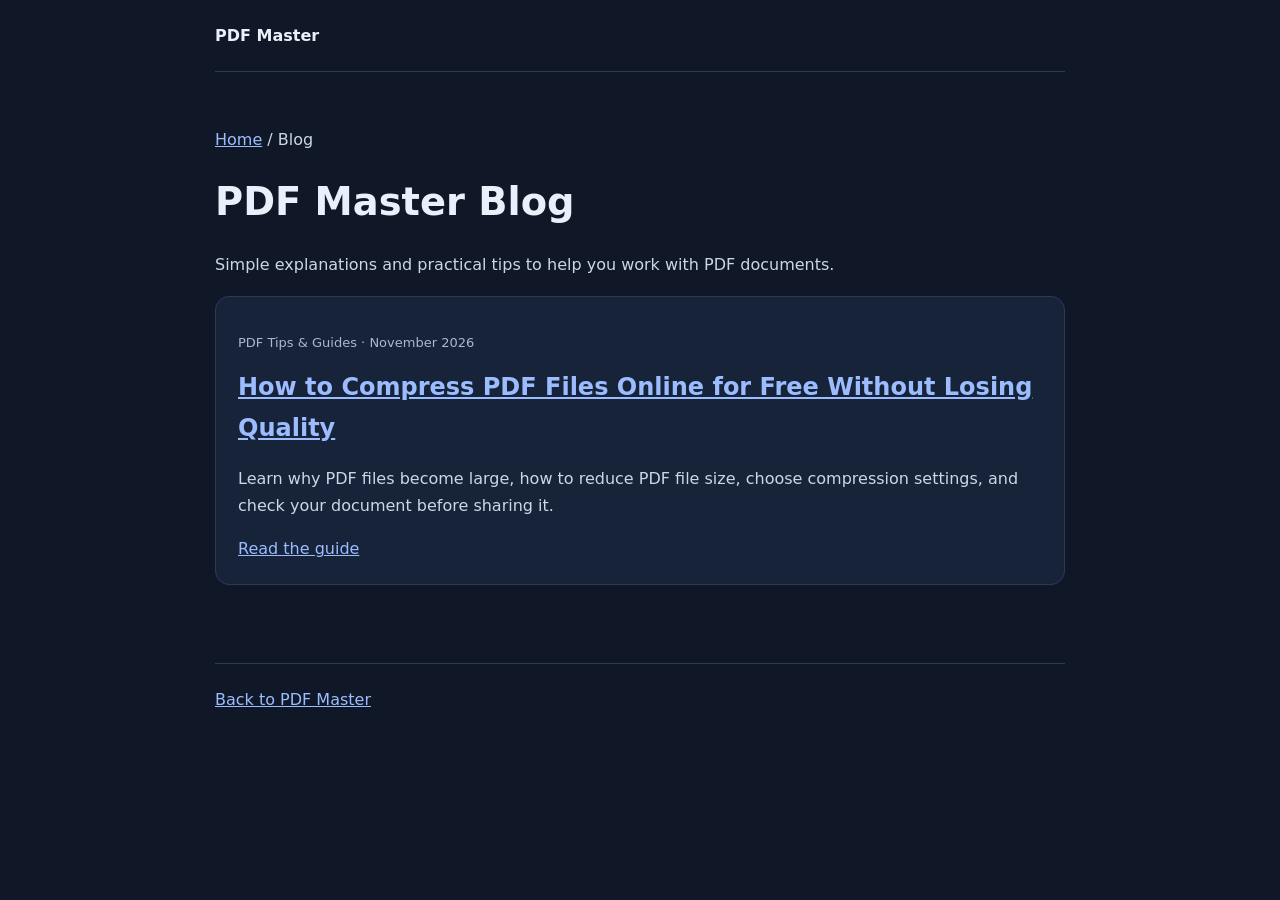
==== blog/index.html @ c0e0574f "Add PDF Master blog index" ====
<!doctype html><html lang="en"><head><meta charset="UTF-8"><meta name="viewport" content="width=device-width,initial-scale=1"><meta name="description" content="Helpful PDF tips and practical guides from PDF Master."><meta name="robots" content="index,follow"><title>PDF Master Blog | PDF Tips and Guides</title><style>body{margin:0;background:#101827;color:#eaf0fb;font:16px/1.7 system-ui,sans-serif}main,header,footer{width:min(850px,calc(100% - 36px));margin:auto}header,footer{padding:22px 0;border-bottom:1px solid #2a3b55}footer{border-top:1px solid #2a3b55;border-bottom:0;color:#aab8ce}a{color:#9bbcff}.brand{color:#eaf0fb;text-decoration:none;font-weight:750}main{padding:38px 0 60px}article{background:#172338;border:1px solid #2a3b55;border-radius:14px;padding:22px;margin:18px 0}h1{font-size:2.4rem;line-height:1.2}h2{margin:0 0 8px}p{color:#cbd7e8}.meta{font-size:13px;color:#aab8ce}</style></head><body><header><a class="brand" href="../index.html">PDF Master</a></header><main><p><a href="../index.html">Home</a> / Blog</p><h1>PDF Master Blog</h1><p>Simple explanations and practical tips to help you work with PDF documents.</p><article><p class="meta">PDF Tips &amp; Guides · November 2026</p><h2><a href="how-to-compress-pdf-files.html">How to Compress PDF Files Online for Free Without Losing Quality</a></h2><p>Learn why PDF files become large, how to reduce PDF file size, choose compression settings, and check your document before sharing it.</p><a href="how-to-compress-pdf-files.html">Read the guide</a></article></main><footer><a href="../index.html">Back to PDF Master</a></footer></body></html>
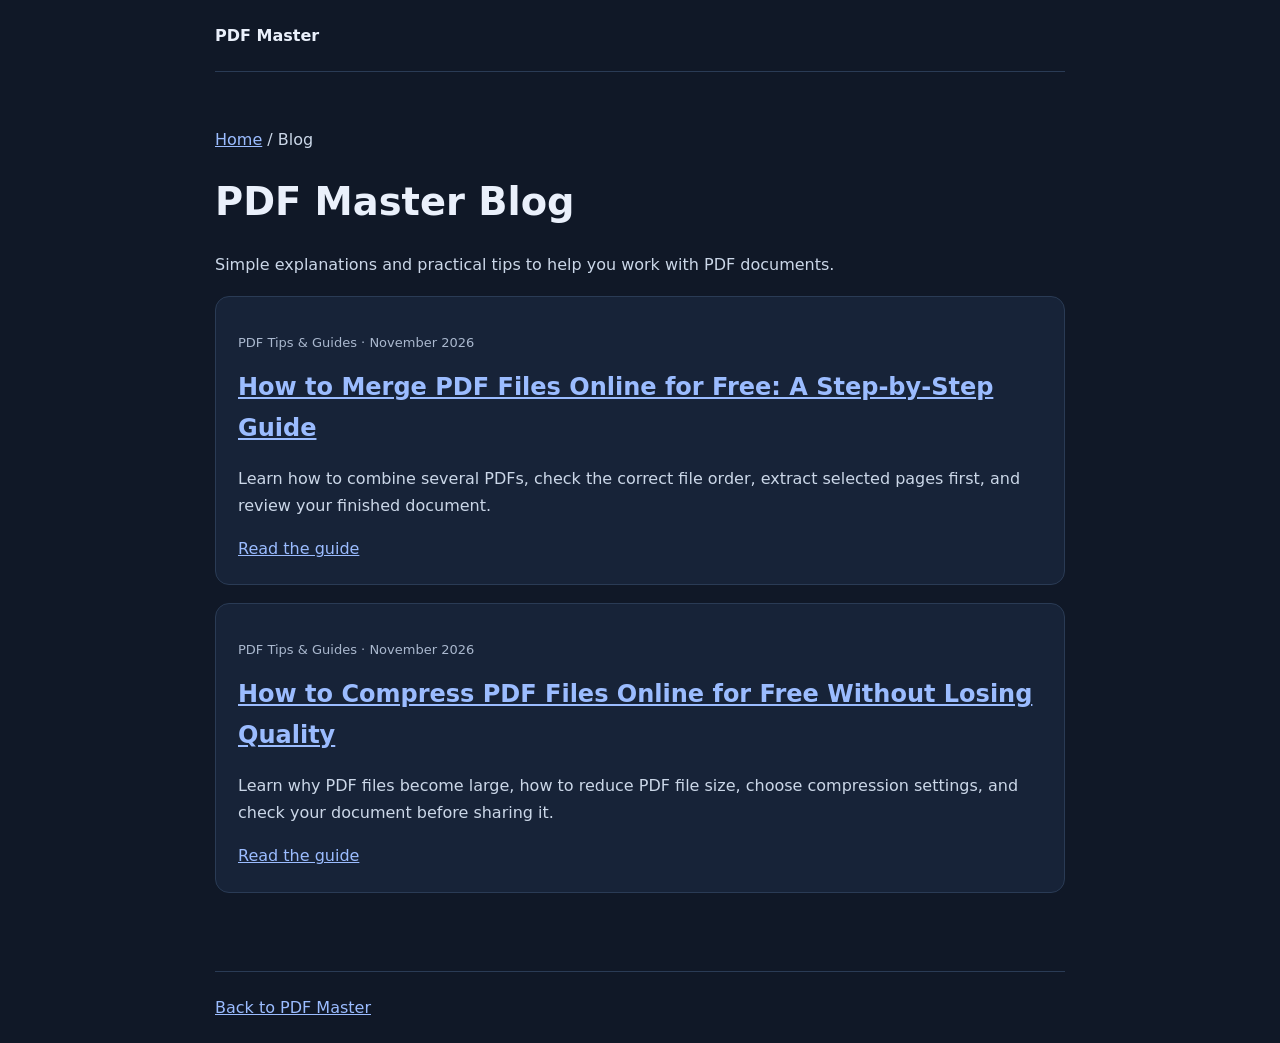
==== commit 10903885: "Publish guide to merging PDF files online" ====
--- a/blog/index.html
+++ b/blog/index.html
@@ -1 +1 @@
-<!doctype html><html lang="en"><head><meta charset="UTF-8"><meta name="viewport" content="width=device-width,initial-scale=1"><meta name="description" content="Helpful PDF tips and practical guides from PDF Master."><meta name="robots" content="index,follow"><title>PDF Master Blog | PDF Tips and Guides</title><style>body{margin:0;background:#101827;color:#eaf0fb;font:16px/1.7 system-ui,sans-serif}main,header,footer{width:min(850px,calc(100% - 36px));margin:auto}header,footer{padding:22px 0;border-bottom:1px solid #2a3b55}footer{border-top:1px solid #2a3b55;border-bottom:0;color:#aab8ce}a{color:#9bbcff}.brand{color:#eaf0fb;text-decoration:none;font-weight:750}main{padding:38px 0 60px}article{background:#172338;border:1px solid #2a3b55;border-radius:14px;padding:22px;margin:18px 0}h1{font-size:2.4rem;line-height:1.2}h2{margin:0 0 8px}p{color:#cbd7e8}.meta{font-size:13px;color:#aab8ce}</style></head><body><header><a class="brand" href="../index.html">PDF Master</a></header><main><p><a href="../index.html">Home</a> / Blog</p><h1>PDF Master Blog</h1><p>Simple explanations and practical tips to help you work with PDF documents.</p><article><p class="meta">PDF Tips &amp; Guides · November 2026</p><h2><a href="how-to-compress-pdf-files.html">How to Compress PDF Files Online for Free Without Losing Quality</a></h2><p>Learn why PDF files become large, how to reduce PDF file size, choose compression settings, and check your document before sharing it.</p><a href="how-to-compress-pdf-files.html">Read the guide</a></article></main><footer><a href="../index.html">Back to PDF Master</a></footer></body></html>+<!doctype html><html lang="en"><head><meta charset="UTF-8"><meta name="viewport" content="width=device-width,initial-scale=1"><meta name="description" content="Helpful PDF tips and practical guides from PDF Master."><meta name="robots" content="index,follow"><title>PDF Master Blog | PDF Tips and Guides</title><style>body{margin:0;background:#101827;color:#eaf0fb;font:16px/1.7 system-ui,sans-serif}main,header,footer{width:min(850px,calc(100% - 36px));margin:auto}header,footer{padding:22px 0;border-bottom:1px solid #2a3b55}footer{border-top:1px solid #2a3b55;border-bottom:0;color:#aab8ce}a{color:#9bbcff}.brand{color:#eaf0fb;text-decoration:none;font-weight:750}main{padding:38px 0 60px}article{background:#172338;border:1px solid #2a3b55;border-radius:14px;padding:22px;margin:18px 0}h1{font-size:2.4rem;line-height:1.2}h2{margin:0 0 8px}p{color:#cbd7e8}.meta{font-size:13px;color:#aab8ce}</style></head><body><header><a class="brand" href="../index.html">PDF Master</a></header><main><p><a href="../index.html">Home</a> / Blog</p><h1>PDF Master Blog</h1><p>Simple explanations and practical tips to help you work with PDF documents.</p><article><p class="meta">PDF Tips &amp; Guides · November 2026</p><h2><a href="how-to-merge-pdf-files-online.html">How to Merge PDF Files Online for Free: A Step-by-Step Guide</a></h2><p>Learn how to combine several PDFs, check the correct file order, extract selected pages first, and review your finished document.</p><a href="how-to-merge-pdf-files-online.html">Read the guide</a></article><article><p class="meta">PDF Tips &amp; Guides · November 2026</p><h2><a href="how-to-compress-pdf-files.html">How to Compress PDF Files Online for Free Without Losing Quality</a></h2><p>Learn why PDF files become large, how to reduce PDF file size, choose compression settings, and check your document before sharing it.</p><a href="how-to-compress-pdf-files.html">Read the guide</a></article></main><footer><a href="../index.html">Back to PDF Master</a></footer></body></html>
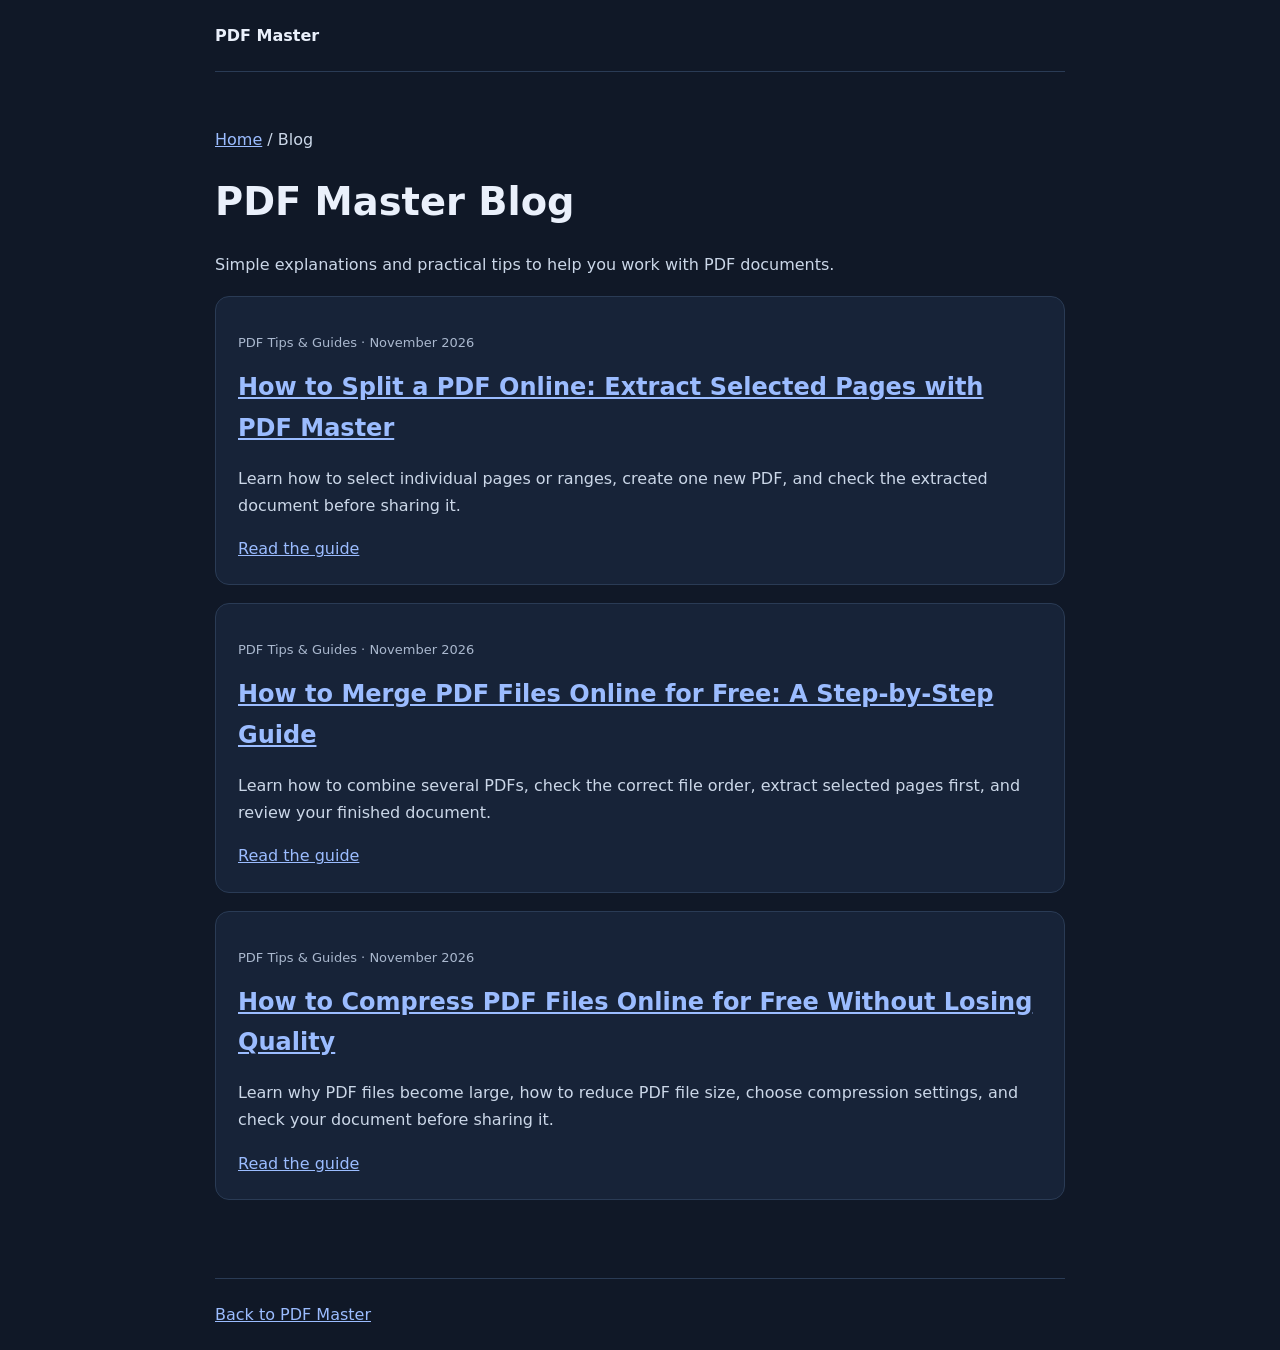
==== commit daf2fbbf: "Publish guide to splitting PDF pages online" ====
--- a/blog/index.html
+++ b/blog/index.html
@@ -1 +1 @@
-<!doctype html><html lang="en"><head><meta charset="UTF-8"><meta name="viewport" content="width=device-width,initial-scale=1"><meta name="description" content="Helpful PDF tips and practical guides from PDF Master."><meta name="robots" content="index,follow"><title>PDF Master Blog | PDF Tips and Guides</title><style>body{margin:0;background:#101827;color:#eaf0fb;font:16px/1.7 system-ui,sans-serif}main,header,footer{width:min(850px,calc(100% - 36px));margin:auto}header,footer{padding:22px 0;border-bottom:1px solid #2a3b55}footer{border-top:1px solid #2a3b55;border-bottom:0;color:#aab8ce}a{color:#9bbcff}.brand{color:#eaf0fb;text-decoration:none;font-weight:750}main{padding:38px 0 60px}article{background:#172338;border:1px solid #2a3b55;border-radius:14px;padding:22px;margin:18px 0}h1{font-size:2.4rem;line-height:1.2}h2{margin:0 0 8px}p{color:#cbd7e8}.meta{font-size:13px;color:#aab8ce}</style></head><body><header><a class="brand" href="../index.html">PDF Master</a></header><main><p><a href="../index.html">Home</a> / Blog</p><h1>PDF Master Blog</h1><p>Simple explanations and practical tips to help you work with PDF documents.</p><article><p class="meta">PDF Tips &amp; Guides · November 2026</p><h2><a href="how-to-merge-pdf-files-online.html">How to Merge PDF Files Online for Free: A Step-by-Step Guide</a></h2><p>Learn how to combine several PDFs, check the correct file order, extract selected pages first, and review your finished document.</p><a href="how-to-merge-pdf-files-online.html">Read the guide</a></article><article><p class="meta">PDF Tips &amp; Guides · November 2026</p><h2><a href="how-to-compress-pdf-files.html">How to Compress PDF Files Online for Free Without Losing Quality</a></h2><p>Learn why PDF files become large, how to reduce PDF file size, choose compression settings, and check your document before sharing it.</p><a href="how-to-compress-pdf-files.html">Read the guide</a></article></main><footer><a href="../index.html">Back to PDF Master</a></footer></body></html>+<!doctype html><html lang="en"><head><meta charset="UTF-8"><meta name="viewport" content="width=device-width,initial-scale=1"><meta name="description" content="Helpful PDF tips and practical guides from PDF Master."><meta name="robots" content="index,follow"><title>PDF Master Blog | PDF Tips and Guides</title><style>body{margin:0;background:#101827;color:#eaf0fb;font:16px/1.7 system-ui,sans-serif}main,header,footer{width:min(850px,calc(100% - 36px));margin:auto}header,footer{padding:22px 0;border-bottom:1px solid #2a3b55}footer{border-top:1px solid #2a3b55;border-bottom:0;color:#aab8ce}a{color:#9bbcff}.brand{color:#eaf0fb;text-decoration:none;font-weight:750}main{padding:38px 0 60px}article{background:#172338;border:1px solid #2a3b55;border-radius:14px;padding:22px;margin:18px 0}h1{font-size:2.4rem;line-height:1.2}h2{margin:0 0 8px}p{color:#cbd7e8}.meta{font-size:13px;color:#aab8ce}</style></head><body><header><a class="brand" href="../index.html">PDF Master</a></header><main><p><a href="../index.html">Home</a> / Blog</p><h1>PDF Master Blog</h1><p>Simple explanations and practical tips to help you work with PDF documents.</p><article><p class="meta">PDF Tips &amp; Guides · November 2026</p><h2><a href="how-to-split-pdf-online.html">How to Split a PDF Online: Extract Selected Pages with PDF Master</a></h2><p>Learn how to select individual pages or ranges, create one new PDF, and check the extracted document before sharing it.</p><a href="how-to-split-pdf-online.html">Read the guide</a></article><article><p class="meta">PDF Tips &amp; Guides · November 2026</p><h2><a href="how-to-merge-pdf-files-online.html">How to Merge PDF Files Online for Free: A Step-by-Step Guide</a></h2><p>Learn how to combine several PDFs, check the correct file order, extract selected pages first, and review your finished document.</p><a href="how-to-merge-pdf-files-online.html">Read the guide</a></article><article><p class="meta">PDF Tips &amp; Guides · November 2026</p><h2><a href="how-to-compress-pdf-files.html">How to Compress PDF Files Online for Free Without Losing Quality</a></h2><p>Learn why PDF files become large, how to reduce PDF file size, choose compression settings, and check your document before sharing it.</p><a href="how-to-compress-pdf-files.html">Read the guide</a></article></main><footer><a href="../index.html">Back to PDF Master</a></footer></body></html>
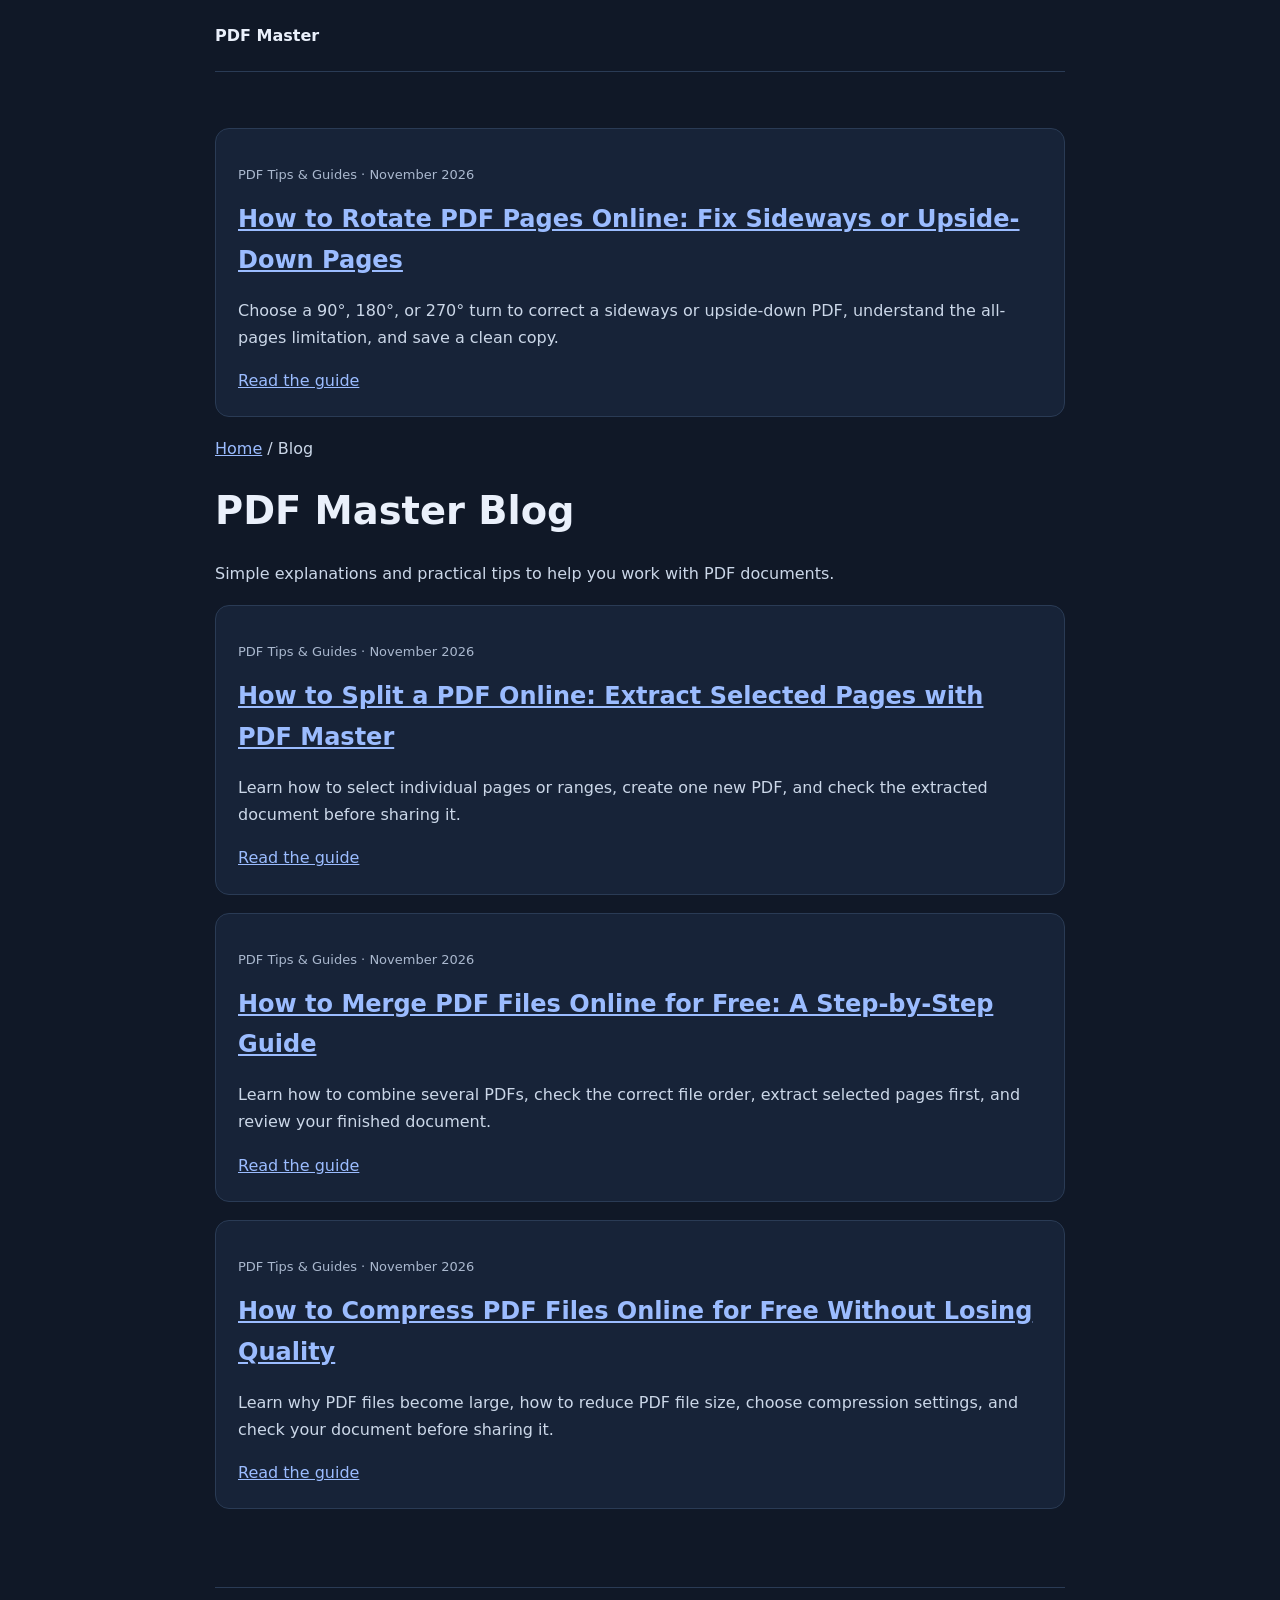
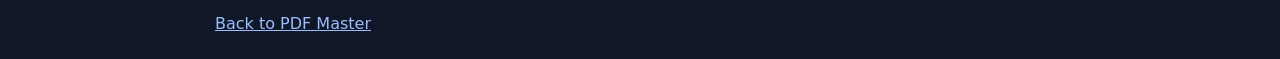
==== commit cff025cb: "Add rotate PDF guide to blog index" ====
--- a/blog/index.html
+++ b/blog/index.html
@@ -1 +1 @@
-<!doctype html><html lang="en"><head><meta charset="UTF-8"><meta name="viewport" content="width=device-width,initial-scale=1"><meta name="description" content="Helpful PDF tips and practical guides from PDF Master."><meta name="robots" content="index,follow"><title>PDF Master Blog | PDF Tips and Guides</title><style>body{margin:0;background:#101827;color:#eaf0fb;font:16px/1.7 system-ui,sans-serif}main,header,footer{width:min(850px,calc(100% - 36px));margin:auto}header,footer{padding:22px 0;border-bottom:1px solid #2a3b55}footer{border-top:1px solid #2a3b55;border-bottom:0;color:#aab8ce}a{color:#9bbcff}.brand{color:#eaf0fb;text-decoration:none;font-weight:750}main{padding:38px 0 60px}article{background:#172338;border:1px solid #2a3b55;border-radius:14px;padding:22px;margin:18px 0}h1{font-size:2.4rem;line-height:1.2}h2{margin:0 0 8px}p{color:#cbd7e8}.meta{font-size:13px;color:#aab8ce}</style></head><body><header><a class="brand" href="../index.html">PDF Master</a></header><main><p><a href="../index.html">Home</a> / Blog</p><h1>PDF Master Blog</h1><p>Simple explanations and practical tips to help you work with PDF documents.</p><article><p class="meta">PDF Tips &amp; Guides · November 2026</p><h2><a href="how-to-split-pdf-online.html">How to Split a PDF Online: Extract Selected Pages with PDF Master</a></h2><p>Learn how to select individual pages or ranges, create one new PDF, and check the extracted document before sharing it.</p><a href="how-to-split-pdf-online.html">Read the guide</a></article><article><p class="meta">PDF Tips &amp; Guides · November 2026</p><h2><a href="how-to-merge-pdf-files-online.html">How to Merge PDF Files Online for Free: A Step-by-Step Guide</a></h2><p>Learn how to combine several PDFs, check the correct file order, extract selected pages first, and review your finished document.</p><a href="how-to-merge-pdf-files-online.html">Read the guide</a></article><article><p class="meta">PDF Tips &amp; Guides · November 2026</p><h2><a href="how-to-compress-pdf-files.html">How to Compress PDF Files Online for Free Without Losing Quality</a></h2><p>Learn why PDF files become large, how to reduce PDF file size, choose compression settings, and check your document before sharing it.</p><a href="how-to-compress-pdf-files.html">Read the guide</a></article></main><footer><a href="../index.html">Back to PDF Master</a></footer></body></html>+<!doctype html><html lang="en"><head><meta charset="UTF-8"><meta name="viewport" content="width=device-width,initial-scale=1"><meta name="description" content="Helpful PDF tips and practical guides from PDF Master."><meta name="robots" content="index,follow"><title>PDF Master Blog | PDF Tips and Guides</title><style>body{margin:0;background:#101827;color:#eaf0fb;font:16px/1.7 system-ui,sans-serif}main,header,footer{width:min(850px,calc(100% - 36px));margin:auto}header,footer{padding:22px 0;border-bottom:1px solid #2a3b55}footer{border-top:1px solid #2a3b55;border-bottom:0;color:#aab8ce}a{color:#9bbcff}.brand{color:#eaf0fb;text-decoration:none;font-weight:750}main{padding:38px 0 60px}article{background:#172338;border:1px solid #2a3b55;border-radius:14px;padding:22px;margin:18px 0}h1{font-size:2.4rem;line-height:1.2}h2{margin:0 0 8px}p{color:#cbd7e8}.meta{font-size:13px;color:#aab8ce}</style></head><body><header><a class="brand" href="../index.html">PDF Master</a></header><main><article><p class="meta">PDF Tips &amp; Guides · November 2026</p><h2><a href="rotate-pdf-pages-online.html">How to Rotate PDF Pages Online: Fix Sideways or Upside-Down Pages</a></h2><p>Choose a 90°, 180°, or 270° turn to correct a sideways or upside-down PDF, understand the all-pages limitation, and save a clean copy.</p><a href="rotate-pdf-pages-online.html">Read the guide</a></article><p><a href="../index.html">Home</a> / Blog</p><h1>PDF Master Blog</h1><p>Simple explanations and practical tips to help you work with PDF documents.</p><article><p class="meta">PDF Tips &amp; Guides · November 2026</p><h2><a href="how-to-split-pdf-online.html">How to Split a PDF Online: Extract Selected Pages with PDF Master</a></h2><p>Learn how to select individual pages or ranges, create one new PDF, and check the extracted document before sharing it.</p><a href="how-to-split-pdf-online.html">Read the guide</a></article><article><p class="meta">PDF Tips &amp; Guides · November 2026</p><h2><a href="how-to-merge-pdf-files-online.html">How to Merge PDF Files Online for Free: A Step-by-Step Guide</a></h2><p>Learn how to combine several PDFs, check the correct file order, extract selected pages first, and review your finished document.</p><a href="how-to-merge-pdf-files-online.html">Read the guide</a></article><article><p class="meta">PDF Tips &amp; Guides · November 2026</p><h2><a href="how-to-compress-pdf-files.html">How to Compress PDF Files Online for Free Without Losing Quality</a></h2><p>Learn why PDF files become large, how to reduce PDF file size, choose compression settings, and check your document before sharing it.</p><a href="how-to-compress-pdf-files.html">Read the guide</a></article></main><footer><a href="../index.html">Back to PDF Master</a></footer></body></html>
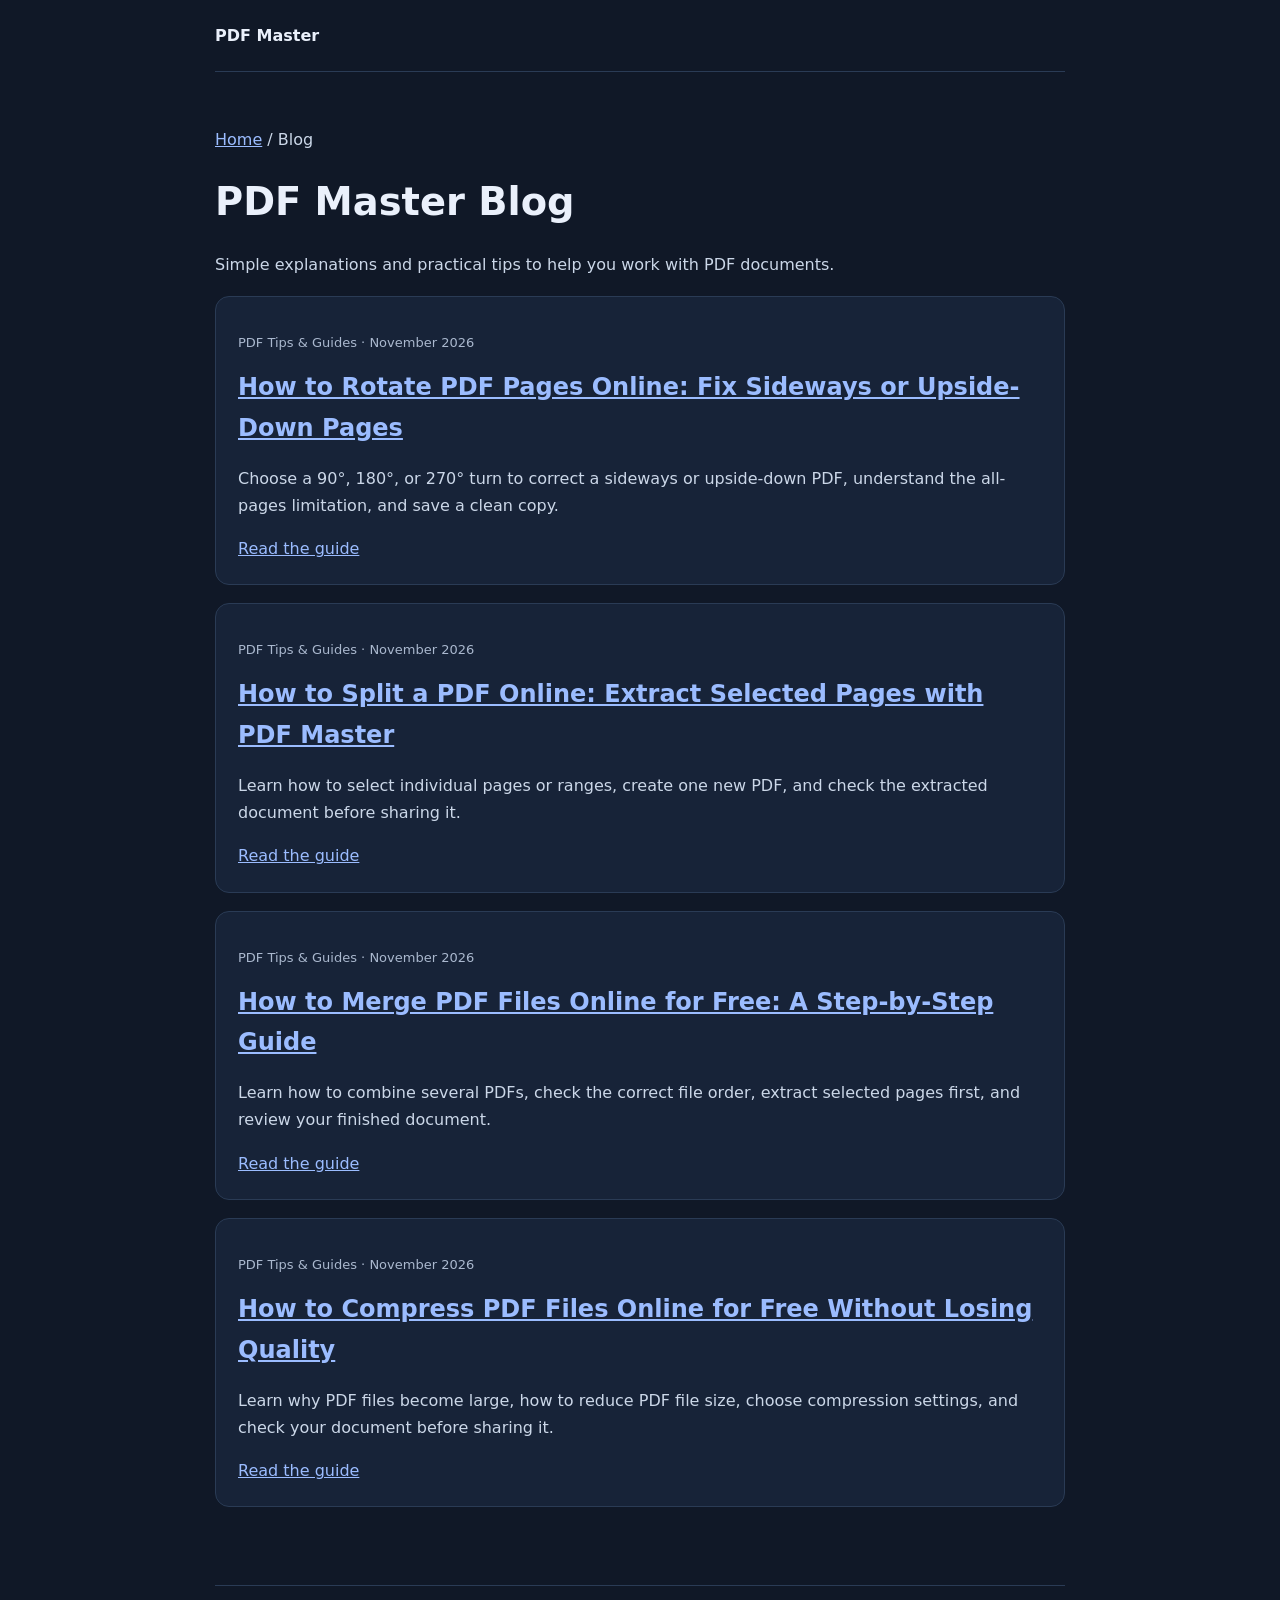
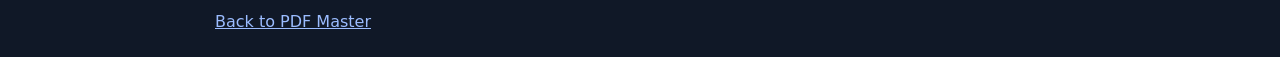
==== commit 1cd91722: "Place rotate PDF guide in blog article list" ====
--- a/blog/index.html
+++ b/blog/index.html
@@ -1 +1 @@
-<!doctype html><html lang="en"><head><meta charset="UTF-8"><meta name="viewport" content="width=device-width,initial-scale=1"><meta name="description" content="Helpful PDF tips and practical guides from PDF Master."><meta name="robots" content="index,follow"><title>PDF Master Blog | PDF Tips and Guides</title><style>body{margin:0;background:#101827;color:#eaf0fb;font:16px/1.7 system-ui,sans-serif}main,header,footer{width:min(850px,calc(100% - 36px));margin:auto}header,footer{padding:22px 0;border-bottom:1px solid #2a3b55}footer{border-top:1px solid #2a3b55;border-bottom:0;color:#aab8ce}a{color:#9bbcff}.brand{color:#eaf0fb;text-decoration:none;font-weight:750}main{padding:38px 0 60px}article{background:#172338;border:1px solid #2a3b55;border-radius:14px;padding:22px;margin:18px 0}h1{font-size:2.4rem;line-height:1.2}h2{margin:0 0 8px}p{color:#cbd7e8}.meta{font-size:13px;color:#aab8ce}</style></head><body><header><a class="brand" href="../index.html">PDF Master</a></header><main><article><p class="meta">PDF Tips &amp; Guides · November 2026</p><h2><a href="rotate-pdf-pages-online.html">How to Rotate PDF Pages Online: Fix Sideways or Upside-Down Pages</a></h2><p>Choose a 90°, 180°, or 270° turn to correct a sideways or upside-down PDF, understand the all-pages limitation, and save a clean copy.</p><a href="rotate-pdf-pages-online.html">Read the guide</a></article><p><a href="../index.html">Home</a> / Blog</p><h1>PDF Master Blog</h1><p>Simple explanations and practical tips to help you work with PDF documents.</p><article><p class="meta">PDF Tips &amp; Guides · November 2026</p><h2><a href="how-to-split-pdf-online.html">How to Split a PDF Online: Extract Selected Pages with PDF Master</a></h2><p>Learn how to select individual pages or ranges, create one new PDF, and check the extracted document before sharing it.</p><a href="how-to-split-pdf-online.html">Read the guide</a></article><article><p class="meta">PDF Tips &amp; Guides · November 2026</p><h2><a href="how-to-merge-pdf-files-online.html">How to Merge PDF Files Online for Free: A Step-by-Step Guide</a></h2><p>Learn how to combine several PDFs, check the correct file order, extract selected pages first, and review your finished document.</p><a href="how-to-merge-pdf-files-online.html">Read the guide</a></article><article><p class="meta">PDF Tips &amp; Guides · November 2026</p><h2><a href="how-to-compress-pdf-files.html">How to Compress PDF Files Online for Free Without Losing Quality</a></h2><p>Learn why PDF files become large, how to reduce PDF file size, choose compression settings, and check your document before sharing it.</p><a href="how-to-compress-pdf-files.html">Read the guide</a></article></main><footer><a href="../index.html">Back to PDF Master</a></footer></body></html>+<!doctype html><html lang="en"><head><meta charset="UTF-8"><meta name="viewport" content="width=device-width,initial-scale=1"><meta name="description" content="Helpful PDF tips and practical guides from PDF Master."><meta name="robots" content="index,follow"><title>PDF Master Blog | PDF Tips and Guides</title><style>body{margin:0;background:#101827;color:#eaf0fb;font:16px/1.7 system-ui,sans-serif}main,header,footer{width:min(850px,calc(100% - 36px));margin:auto}header,footer{padding:22px 0;border-bottom:1px solid #2a3b55}footer{border-top:1px solid #2a3b55;border-bottom:0;color:#aab8ce}a{color:#9bbcff}.brand{color:#eaf0fb;text-decoration:none;font-weight:750}main{padding:38px 0 60px}article{background:#172338;border:1px solid #2a3b55;border-radius:14px;padding:22px;margin:18px 0}h1{font-size:2.4rem;line-height:1.2}h2{margin:0 0 8px}p{color:#cbd7e8}.meta{font-size:13px;color:#aab8ce}</style></head><body><header><a class="brand" href="../index.html">PDF Master</a></header><main><p><a href="../index.html">Home</a> / Blog</p><h1>PDF Master Blog</h1><p>Simple explanations and practical tips to help you work with PDF documents.</p><article><p class="meta">PDF Tips &amp; Guides · November 2026</p><h2><a href="rotate-pdf-pages-online.html">How to Rotate PDF Pages Online: Fix Sideways or Upside-Down Pages</a></h2><p>Choose a 90°, 180°, or 270° turn to correct a sideways or upside-down PDF, understand the all-pages limitation, and save a clean copy.</p><a href="rotate-pdf-pages-online.html">Read the guide</a></article><article><p class="meta">PDF Tips &amp; Guides · November 2026</p><h2><a href="how-to-split-pdf-online.html">How to Split a PDF Online: Extract Selected Pages with PDF Master</a></h2><p>Learn how to select individual pages or ranges, create one new PDF, and check the extracted document before sharing it.</p><a href="how-to-split-pdf-online.html">Read the guide</a></article><article><p class="meta">PDF Tips &amp; Guides · November 2026</p><h2><a href="how-to-merge-pdf-files-online.html">How to Merge PDF Files Online for Free: A Step-by-Step Guide</a></h2><p>Learn how to combine several PDFs, check the correct file order, extract selected pages first, and review your finished document.</p><a href="how-to-merge-pdf-files-online.html">Read the guide</a></article><article><p class="meta">PDF Tips &amp; Guides · November 2026</p><h2><a href="how-to-compress-pdf-files.html">How to Compress PDF Files Online for Free Without Losing Quality</a></h2><p>Learn why PDF files become large, how to reduce PDF file size, choose compression settings, and check your document before sharing it.</p><a href="how-to-compress-pdf-files.html">Read the guide</a></article></main><footer><a href="../index.html">Back to PDF Master</a></footer></body></html>
